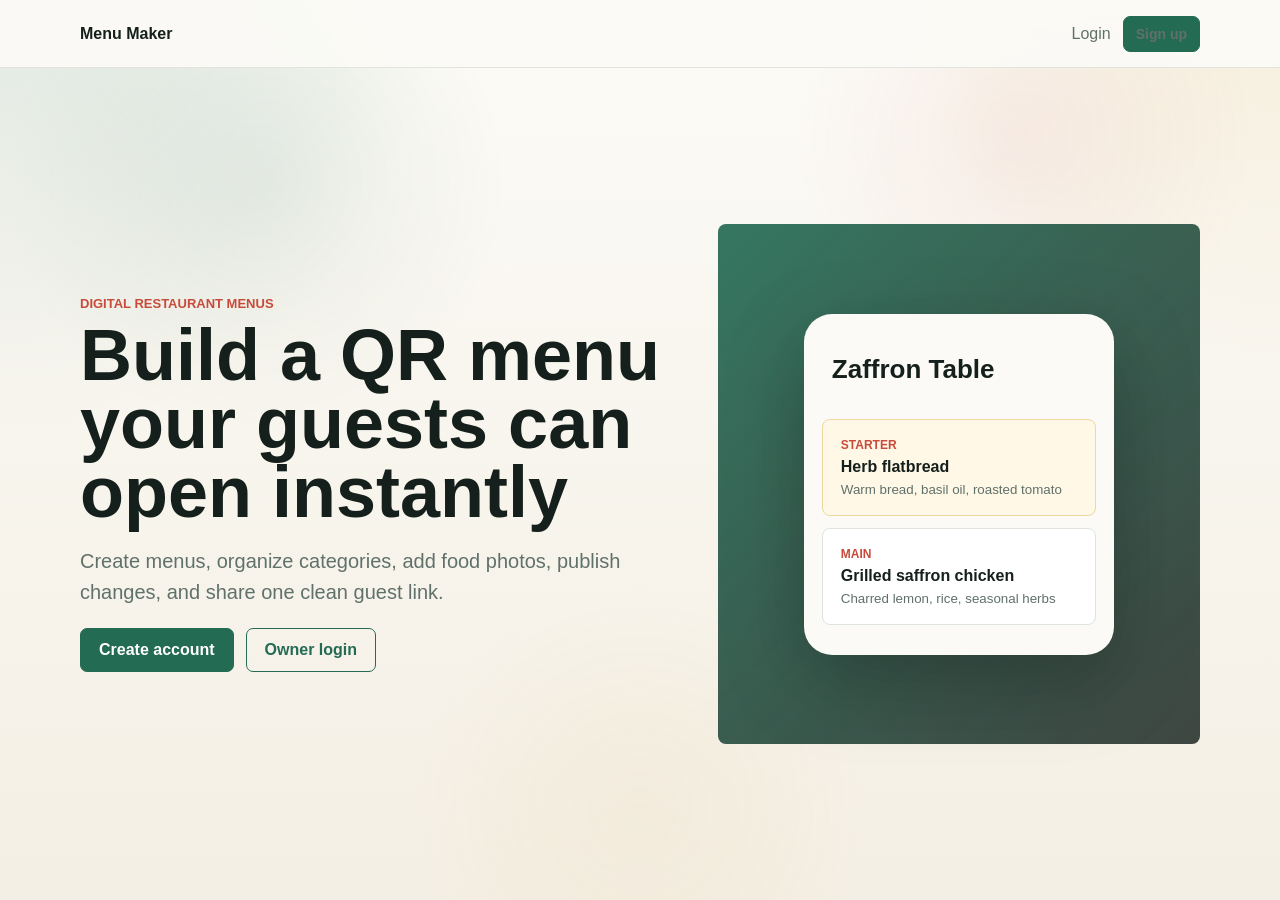
==== frontend/index.html @ 15a7c755 "setups" ====
<!DOCTYPE html>
<html lang="en">
<head>
  <meta charset="UTF-8">
  <meta name="viewport" content="width=device-width, initial-scale=1.0">
  <title>Menu Maker - Digital restaurant menus</title>
  <link rel="stylesheet" href="/static/styles.css">
</head>
<body>
  <header class="topbar">
    <a class="brand" href="/">Menu Maker</a>
    <nav class="nav" id="nav-auth"></nav>
  </header>

  <main>
    <section class="hero">
      <div class="hero-copy">
        <p class="eyebrow">Digital restaurant menus</p>
        <h1>Build a QR menu your guests can open instantly</h1>
        <p class="lead">Create menus, organize categories, add food photos, publish changes, and share one clean guest link.</p>
        <div class="actions">
          <a class="button" href="/frontend/signup.html">Create account</a>
          <a class="button ghost" href="/frontend/login.html">Owner login</a>
        </div>
      </div>
      <div class="hero-preview" aria-label="Restaurant menu preview">
        <div class="phone">
          <div class="phone-header">Zaffron Table</div>
          <div class="menu-section accent">
            <span>Starter</span>
            <strong>Herb flatbread</strong>
            <small>Warm bread, basil oil, roasted tomato</small>
          </div>
          <div class="menu-section">
            <span>Main</span>
            <strong>Grilled saffron chicken</strong>
            <small>Charred lemon, rice, seasonal herbs</small>
          </div>
        </div>
      </div>
    </section>
  </main>

  <script src="/static/app.js"></script>
</body>
</html>
---- static/styles.css ----
:root {
  color-scheme: light;
  --ink: #15201c;
  --muted: #60716a;
  --paper: #fbfaf6;
  --paper-deep: #f4efe4;
  --line: #dfe5dc;
  --leaf: #246b54;
  --leaf-dark: #164937;
  --mint: #e8f2eb;
  --tomato: #c94a3a;
  --gold: #d7a642;
  --sun: #fff4d6;
  --white: #ffffff;
}

* {
  box-sizing: border-box;
}

body {
  margin: 0;
  background:
    linear-gradient(180deg, rgba(255, 255, 255, 0.6), rgba(244, 239, 228, 0.7)),
    var(--paper);
  color: var(--ink);
  font-family: Arial, Helvetica, sans-serif;
}

a {
  color: inherit;
}

main {
  width: min(1120px, calc(100% - 32px));
  margin: 0 auto;
}

.topbar {
  position: sticky;
  top: 0;
  z-index: 10;
  display: flex;
  align-items: center;
  justify-content: space-between;
  min-height: 68px;
  padding: 0 max(16px, calc((100vw - 1120px) / 2));
  background: rgba(251, 250, 246, 0.94);
  border-bottom: 1px solid var(--line);
  backdrop-filter: blur(12px);
}

.brand {
  font-weight: 800;
  text-decoration: none;
}

.nav,
.actions,
.card-actions {
  display: flex;
  align-items: center;
  gap: 12px;
  flex-wrap: wrap;
}

.nav a,
.public-link {
  color: var(--muted);
  text-decoration: none;
}

.link-button,
.danger-link {
  border: 0;
  background: transparent;
  color: var(--muted);
  cursor: pointer;
  font: inherit;
}

.danger-link {
  color: var(--tomato);
}

.link-button:disabled,
.danger-link:disabled {
  cursor: wait;
  opacity: 0.55;
}

.nav-owner {
  color: var(--leaf-dark);
  font-weight: 800;
}

.button {
  display: inline-flex;
  align-items: center;
  justify-content: center;
  min-height: 44px;
  padding: 0 18px;
  border: 1px solid var(--leaf);
  border-radius: 7px;
  background: var(--leaf);
  color: var(--white);
  font-weight: 700;
  text-decoration: none;
  cursor: pointer;
  transition: transform 0.18s ease, background 0.18s ease, border-color 0.18s ease;
}

.button:hover {
  background: var(--leaf-dark);
  border-color: var(--leaf-dark);
  transform: translateY(-1px);
}

.button:disabled,
.button[disabled] {
  cursor: wait;
  opacity: 0.68;
  transform: none;
}

.button.small {
  min-height: 36px;
  padding: 0 12px;
  font-size: 14px;
}

.button.ghost {
  background: transparent;
  color: var(--leaf);
}

.button.ghost:hover {
  background: var(--mint);
  border-color: #b8d3c1;
  color: var(--leaf-dark);
}

.flash {
  width: min(1120px, calc(100% - 32px));
  margin: 18px auto 0;
  padding: 12px 14px;
  border: 1px solid #cfe1d3;
  border-radius: 7px;
  background: #eef8ef;
  color: var(--leaf-dark);
}

.toast-container {
  position: fixed;
  right: 18px;
  bottom: 18px;
  z-index: 50;
  display: grid;
  gap: 10px;
  width: min(360px, calc(100vw - 36px));
}

.toast {
  padding: 13px 14px;
  border: 1px solid #cfe1d3;
  border-radius: 8px;
  background: var(--white);
  color: var(--ink);
  box-shadow: 0 16px 38px rgba(21, 32, 28, 0.16);
  line-height: 1.35;
}

.toast.success {
  border-color: #b8d3c1;
  background: #eef8ef;
  color: var(--leaf-dark);
}

.toast.error {
  border-color: #efb5ad;
  background: #fff1ef;
  color: #8c2c22;
}

.toast.info {
  border-color: #d7caa9;
  background: var(--sun);
  color: #6d531c;
}

.form-status {
  margin: 0;
  padding: 10px 12px;
  border-radius: 7px;
  background: var(--mint);
  color: var(--leaf-dark);
  font-size: 14px;
  line-height: 1.35;
}

.form-status.error {
  background: #fff1ef;
  color: #8c2c22;
}

.form-status.info {
  background: var(--sun);
  color: #6d531c;
}

.is-loading {
  opacity: 0.82;
}

.hero {
  display: grid;
  grid-template-columns: minmax(0, 1.1fr) minmax(320px, 0.9fr);
  gap: 48px;
  align-items: center;
  min-height: calc(100vh - 68px);
  padding: 48px 0;
}

.eyebrow {
  margin: 0 0 10px;
  color: var(--tomato);
  font-size: 13px;
  font-weight: 800;
  letter-spacing: 0;
  text-transform: uppercase;
}

h1,
h2,
h3,
p {
  overflow-wrap: anywhere;
}

h1 {
  margin: 0;
  font-size: 72px;
  line-height: 0.95;
  letter-spacing: 0;
}

.lead {
  max-width: 660px;
  color: var(--muted);
  font-size: 20px;
  line-height: 1.55;
}

.hero-preview {
  min-height: 520px;
  border-radius: 8px;
  background:
    linear-gradient(135deg, rgba(36, 107, 84, 0.92), rgba(21, 32, 28, 0.82)),
    url("https://images.unsplash.com/photo-1555396273-367ea4eb4db5?auto=format&fit=crop&w=1200&q=80");
  background-size: cover;
  background-position: center;
  display: grid;
  place-items: center;
  padding: 28px;
}

.phone {
  width: min(310px, 100%);
  border-radius: 28px;
  background: var(--paper);
  padding: 18px;
  box-shadow: 0 26px 80px rgba(0, 0, 0, 0.28);
}

.phone-header {
  padding: 22px 10px;
  font-size: 26px;
  font-weight: 800;
}

.menu-section {
  margin: 12px 0;
  padding: 18px;
  border: 1px solid var(--line);
  border-radius: 8px;
  background: var(--white);
}

.menu-section span {
  display: block;
  color: var(--tomato);
  font-size: 12px;
  font-weight: 800;
  text-transform: uppercase;
}

.menu-section strong,
.menu-section small {
  display: block;
  margin-top: 6px;
}

.menu-section small {
  color: var(--muted);
}

.menu-section.accent {
  border-color: #f0d89c;
  background: #fff8e7;
}

.auth-panel {
  width: min(460px, 100%);
  margin: 64px auto;
  padding: 28px;
  border: 1px solid var(--line);
  border-radius: 8px;
  background: var(--white);
}

.auth-panel h1 {
  margin-bottom: 24px;
  font-size: 34px;
  line-height: 1.05;
}

.stack,
.settings-form,
.item-form,
.inline-form {
  display: grid;
  gap: 14px;
}

label {
  display: grid;
  gap: 7px;
  color: var(--muted);
  font-size: 14px;
  font-weight: 700;
}

input,
textarea {
  width: 100%;
  min-height: 44px;
  border: 1px solid var(--line);
  border-radius: 7px;
  background: var(--white);
  color: var(--ink);
  font: inherit;
  padding: 10px 12px;
}

textarea {
  min-height: 88px;
  resize: vertical;
}

.page-header,
.editor-header {
  display: flex;
  justify-content: space-between;
  gap: 24px;
  align-items: center;
  padding: 42px 0 24px;
}

.page-header h1,
.editor-header h1 {
  font-size: 48px;
}

.inline-form {
  grid-template-columns: minmax(180px, 1fr) 96px auto;
  align-items: end;
}

.menu-grid {
  display: grid;
  grid-template-columns: repeat(auto-fit, minmax(260px, 1fr));
  gap: 18px;
  padding-bottom: 48px;
}

.menu-card,
.empty-state,
.category-panel,
.settings-band {
  border: 1px solid var(--line);
  border-radius: 8px;
  background: var(--white);
  box-shadow: 0 14px 38px rgba(21, 32, 28, 0.06);
}

.menu-card {
  display: grid;
  gap: 16px;
  padding: 18px;
}

.menu-card h2,
.category-panel h2,
.public-category h2 {
  margin: 0;
}

.menu-card p,
.muted {
  color: var(--muted);
}

.qr-thumb {
  width: 128px;
  height: 128px;
  border: 1px solid var(--line);
  border-radius: 8px;
  background: var(--white);
}

.empty-state {
  grid-column: 1 / -1;
  padding: 28px;
  color: var(--muted);
}

.share-panel {
  display: grid;
  grid-template-columns: auto minmax(220px, 320px);
  gap: 18px;
  align-items: center;
  padding: 16px;
  border: 1px solid var(--line);
  border-radius: 8px;
  background: var(--white);
  box-shadow: 0 14px 38px rgba(21, 32, 28, 0.06);
}

.qr-box,
.share-link {
  display: grid;
  gap: 10px;
  color: var(--muted);
  font-size: 13px;
}

.qr-box {
  justify-items: center;
}

.qr-box img {
  width: 150px;
  height: 150px;
  border: 1px solid var(--line);
  border-radius: 8px;
  background: var(--white);
}

.share-link span,
.qr-box span {
  font-weight: 800;
  color: var(--ink);
}

.share-link .public-link {
  display: block;
  padding: 10px 12px;
  border: 1px dashed #b8c8bd;
  border-radius: 7px;
  background: var(--mint);
  color: var(--leaf-dark);
  line-height: 1.35;
}

.settings-band {
  padding: 18px;
}

.settings-form {
  grid-template-columns: minmax(180px, 1fr) 120px 120px auto;
  align-items: end;
}

.check-row {
  min-height: 44px;
  display: flex;
  align-items: center;
  gap: 10px;
  color: var(--ink);
}

.check-row input {
  width: 18px;
  min-height: 18px;
}

.add-category {
  padding: 24px 0;
}

.category-list {
  display: grid;
  gap: 20px;
  padding-bottom: 56px;
}

.category-panel {
  padding: 18px;
}

.category-title,
.item-row,
.public-item-title {
  display: flex;
  align-items: center;
  justify-content: space-between;
  gap: 16px;
}

.items {
  display: grid;
  gap: 12px;
  margin: 18px 0;
}

.item-row {
  padding: 10px;
  border: 1px solid var(--line);
  border-radius: 8px;
}

.item-row img,
.image-placeholder {
  width: 72px;
  height: 72px;
  flex: 0 0 72px;
  border-radius: 7px;
  object-fit: cover;
  background: #e7ece8;
}

.item-copy {
  display: grid;
  gap: 4px;
  flex: 1;
}

.item-copy span {
  color: var(--muted);
  font-size: 14px;
}

.price {
  color: var(--leaf-dark);
  font-weight: 800;
  white-space: nowrap;
}

.item-form {
  grid-template-columns: 1fr 120px 1.4fr 180px auto;
  align-items: start;
}

.public-body {
  background:
    radial-gradient(circle at top left, rgba(255, 244, 214, 0.95), transparent 320px),
    linear-gradient(180deg, #fffaf0, #f1eadc);
}

.public-menu {
  width: min(820px, calc(100% - 28px));
  padding: 28px 0 60px;
}

.public-header {
  position: relative;
  padding: 38px 0 26px;
  border-bottom: 2px solid rgba(21, 32, 28, 0.88);
}

.public-header p {
  margin: 0 0 8px;
  color: var(--tomato);
  font-weight: 800;
  text-transform: uppercase;
}

.public-header h1 {
  font-size: 78px;
}

.category-tabs {
  position: sticky;
  top: 0;
  z-index: 8;
  display: flex;
  gap: 10px;
  margin: 0 -6px;
  padding: 14px 6px;
  overflow-x: auto;
  background: rgba(255, 250, 240, 0.92);
  border-bottom: 1px solid rgba(222, 212, 195, 0.9);
  backdrop-filter: blur(12px);
}

.category-tab {
  flex: 0 0 auto;
  min-height: 40px;
  padding: 0 16px;
  border: 1px solid #d5c9b8;
  border-radius: 999px;
  background: rgba(255, 255, 255, 0.82);
  color: var(--muted);
  font: inherit;
  font-weight: 800;
  cursor: pointer;
}

.category-tab.active {
  border-color: var(--leaf-dark);
  background: var(--leaf-dark);
  color: var(--white);
}

.public-category {
  scroll-margin-top: 76px;
  padding: 30px 0 4px;
}

.public-category h2 {
  margin-bottom: 14px;
  color: var(--leaf-dark);
  font-size: 28px;
}

.public-items {
  display: grid;
  gap: 14px;
}

.public-item {
  display: grid;
  grid-template-columns: 132px 1fr;
  gap: 16px;
  align-items: center;
  padding: 12px;
  border: 1px solid #ded4c3;
  border-radius: 8px;
  background: rgba(255, 255, 255, 0.84);
  box-shadow: 0 12px 28px rgba(57, 44, 24, 0.06);
}

.public-item.no-image {
  grid-template-columns: 1fr;
  padding: 18px;
}

.public-item img {
  width: 132px;
  height: 100px;
  border-radius: 7px;
  object-fit: cover;
}

.public-item h3,
.public-item p {
  margin: 0;
}

.public-item p {
  margin-top: 8px;
  color: var(--muted);
  line-height: 1.45;
}

.public-item-title strong {
  flex: 0 0 auto;
  color: var(--leaf-dark);
  font-size: 18px;
}

@media (max-width: 820px) {
  main {
    width: min(100% - 24px, 620px);
  }

  .hero,
  .page-header,
  .editor-header {
    grid-template-columns: 1fr;
    display: grid;
  }

  .hero {
    min-height: auto;
  }

  .hero-preview {
    min-height: 420px;
  }

  h1,
  .public-header h1 {
    font-size: 42px;
  }

  .inline-form,
  .settings-form,
  .item-form,
  .share-panel {
    grid-template-columns: 1fr;
  }

  .share-panel {
    justify-items: stretch;
  }

  .qr-box {
    justify-items: start;
  }

  .item-row {
    align-items: start;
    flex-wrap: wrap;
  }

  .public-item {
    grid-template-columns: 1fr;
  }

  .public-item img {
    width: 100%;
    height: 210px;
  }

  .public-item-title {
    align-items: flex-start;
  }
}
body {
  margin: 0;
  min-height: 100vh;
  background:
    radial-gradient(circle at top left, rgba(36, 107, 84, 0.12), transparent 28%),
    radial-gradient(circle at top right, rgba(215, 166, 66, 0.14), transparent 24%),
    linear-gradient(180deg, #fcfbf7 0%, #f4efe4 100%);
  color: var(--ink);
  font-family: Arial, Helvetica, sans-serif;
  position: relative;
}

body::before {
  content: "";
  position: fixed;
  inset: 0;
  pointer-events: none;
  background:
    radial-gradient(circle at 20% 20%, rgba(36, 107, 84, 0.08), transparent 20%),
    radial-gradient(circle at 80% 15%, rgba(201, 74, 58, 0.07), transparent 18%),
    radial-gradient(circle at 50% 90%, rgba(215, 166, 66, 0.06), transparent 22%);
  z-index: -1;
}
.qr-placeholder,
.category-cover-placeholder {
  width: 128px;
  height: 128px;
  display: grid;
  place-items: center;
  border: 1px dashed var(--line);
  border-radius: 8px;
  background: #fff;
  color: var(--muted);
  text-align: center;
  padding: 10px;
}

.public-qr-banner {
  display: flex;
  align-items: center;
  gap: 16px;
  margin: 0 0 22px;
  padding: 16px;
  border: 1px solid var(--line);
  border-radius: 16px;
  background: rgba(255, 255, 255, 0.82);
  backdrop-filter: blur(10px);
  box-shadow: 0 12px 30px rgba(21, 32, 28, 0.08);
}

.public-qr-banner img {
  width: 120px;
  height: 120px;
  border-radius: 12px;
  object-fit: cover;
  border: 1px solid var(--line);
  background: #fff;
}
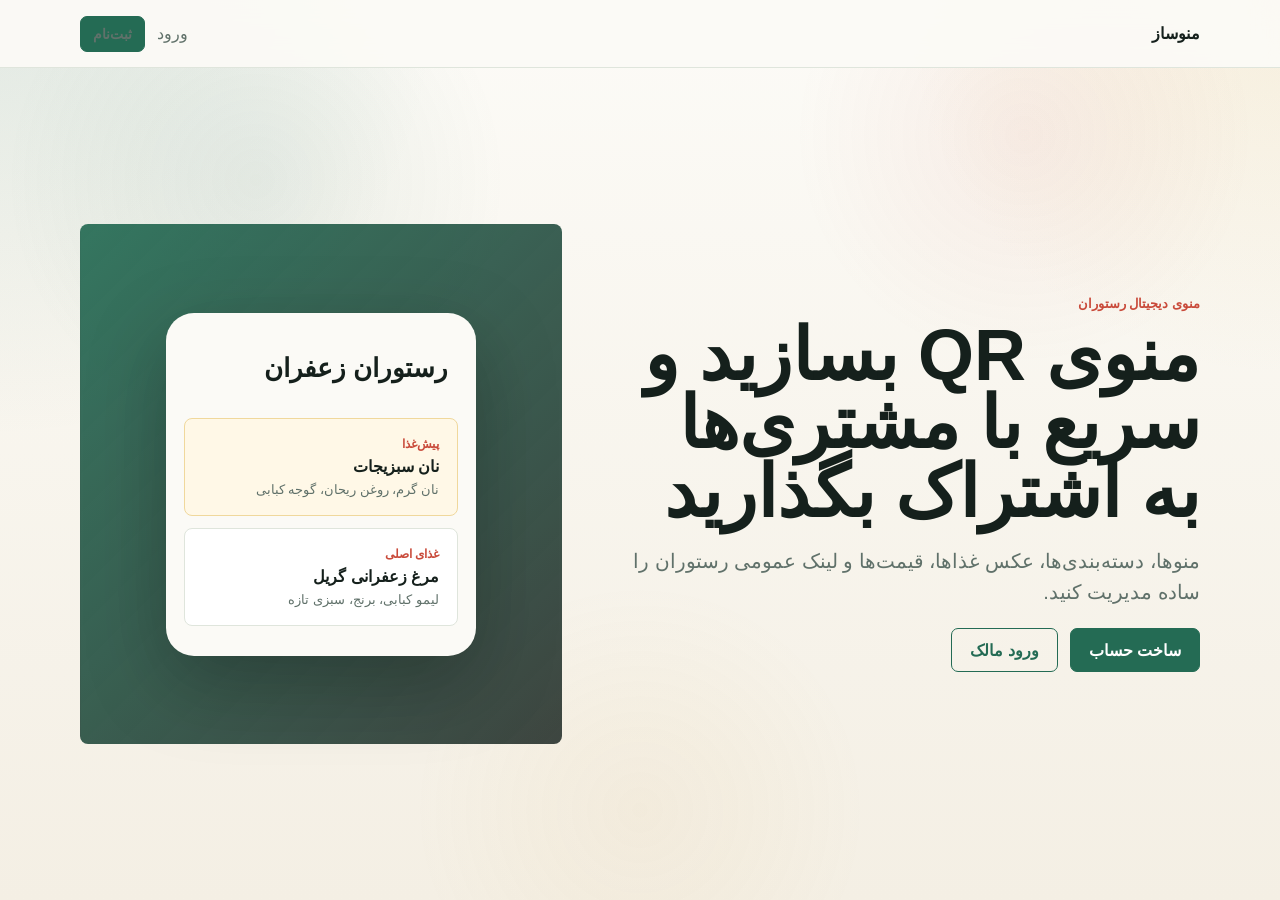
==== commit 9075fafb: "persian lang and look on mobile" ====
--- a/frontend/index.html
+++ b/frontend/index.html
@@ -1,40 +1,40 @@
 <!DOCTYPE html>
-<html lang="en">
+<html lang="fa" dir="rtl">
 <head>
   <meta charset="UTF-8">
   <meta name="viewport" content="width=device-width, initial-scale=1.0">
-  <title>Menu Maker - Digital restaurant menus</title>
+  <title>منوساز - منوی دیجیتال رستوران</title>
   <link rel="stylesheet" href="/static/styles.css">
 </head>
 <body>
   <header class="topbar">
-    <a class="brand" href="/">Menu Maker</a>
+    <a class="brand" href="/">منوساز</a>
     <nav class="nav" id="nav-auth"></nav>
   </header>
 
   <main>
     <section class="hero">
       <div class="hero-copy">
-        <p class="eyebrow">Digital restaurant menus</p>
-        <h1>Build a QR menu your guests can open instantly</h1>
-        <p class="lead">Create menus, organize categories, add food photos, publish changes, and share one clean guest link.</p>
+        <p class="eyebrow">منوی دیجیتال رستوران</p>
+        <h1>منوی QR بسازید و سریع با مشتری‌ها به اشتراک بگذارید</h1>
+        <p class="lead">منوها، دسته‌بندی‌ها، عکس غذاها، قیمت‌ها و لینک عمومی رستوران را ساده مدیریت کنید.</p>
         <div class="actions">
-          <a class="button" href="/frontend/signup.html">Create account</a>
-          <a class="button ghost" href="/frontend/login.html">Owner login</a>
+          <a class="button" href="/frontend/signup.html">ساخت حساب</a>
+          <a class="button ghost" href="/frontend/login.html">ورود مالک</a>
         </div>
       </div>
-      <div class="hero-preview" aria-label="Restaurant menu preview">
+      <div class="hero-preview" aria-label="پیش‌نمایش منوی رستوران">
         <div class="phone">
-          <div class="phone-header">Zaffron Table</div>
+          <div class="phone-header">رستوران زعفران</div>
           <div class="menu-section accent">
-            <span>Starter</span>
-            <strong>Herb flatbread</strong>
-            <small>Warm bread, basil oil, roasted tomato</small>
+            <span>پیش‌غذا</span>
+            <strong>نان سبزیجات</strong>
+            <small>نان گرم، روغن ریحان، گوجه کبابی</small>
           </div>
           <div class="menu-section">
-            <span>Main</span>
-            <strong>Grilled saffron chicken</strong>
-            <small>Charred lemon, rice, seasonal herbs</small>
+            <span>غذای اصلی</span>
+            <strong>مرغ زعفرانی گریل</strong>
+            <small>لیمو کبابی، برنج، سبزی تازه</small>
           </div>
         </div>
       </div>
--- a/static/styles.css
+++ b/static/styles.css
@@ -477,7 +477,7 @@
 }
 
 .settings-form {
-  grid-template-columns: minmax(180px, 1fr) 120px 120px auto;
+  grid-template-columns: minmax(180px, 1fr) 110px minmax(180px, 0.8fr) 120px auto;
   align-items: end;
 }
 
@@ -529,14 +529,67 @@
   border-radius: 8px;
 }
 
-.item-row img,
-.image-placeholder {
+.category-heading {
+  display: flex;
+  align-items: center;
+  gap: 14px;
+  min-width: 0;
+}
+
+.category-cover,
+.public-category-image {
+  width: 74px;
+  height: 74px;
+  flex: 0 0 74px;
+  border-radius: 8px;
+  overflow: hidden;
+  border: 1px solid rgba(36, 107, 84, 0.18);
+  background: linear-gradient(135deg, #f6f8f4, #e8f2eb);
+}
+
+.category-cover img,
+.public-category-image img {
+  width: 100%;
+  height: 100%;
+  object-fit: cover;
+  display: block;
+}
+
+.item-image-frame,
+.public-item-image-frame {
   width: 72px;
   height: 72px;
   flex: 0 0 72px;
+  padding: 4px;
+  border: 1px solid rgba(36, 107, 84, 0.2);
+  border-radius: 10px;
+  background: linear-gradient(135deg, #ffffff, #edf4ef);
+  box-shadow: inset 0 0 0 1px rgba(255, 255, 255, 0.76);
+}
+
+.item-image-frame img,
+.public-item-image-frame img {
+  width: 100%;
+  height: 100%;
   border-radius: 7px;
   object-fit: cover;
-  background: #e7ece8;
+  display: block;
+}
+
+.image-placeholder {
+  width: 100%;
+  height: 100%;
+  display: grid;
+  place-items: center;
+  border: 1px dashed #cbd9d0;
+  border-radius: 7px;
+  background:
+    linear-gradient(135deg, rgba(255, 255, 255, 0.74), rgba(232, 242, 235, 0.84)),
+    var(--mint);
+  color: var(--muted);
+  font-size: 11px;
+  font-weight: 800;
+  text-align: center;
 }
 
 .item-copy {
@@ -565,17 +618,71 @@
   background:
     radial-gradient(circle at top left, rgba(255, 244, 214, 0.95), transparent 320px),
     linear-gradient(180deg, #fffaf0, #f1eadc);
+  background-size: cover;
+  background-position: center;
+  background-attachment: fixed;
 }
 
 .public-menu {
   width: min(820px, calc(100% - 28px));
-  padding: 28px 0 60px;
+  min-height: 100vh;
+  margin: 0 auto;
+  padding: 28px 28px 60px;
+  border-left: 1px solid rgba(222, 212, 195, 0.9);
+  border-right: 1px solid rgba(222, 212, 195, 0.9);
+  background: var(--white);
+  box-shadow: 0 24px 70px rgba(21, 32, 28, 0.16);
+}
+
+#menu-content.public-menu {
+  background-color: #ffffff;
+  background-image: none;
+}
+
+.public-menu .public-header,
+.public-menu .category-tabs,
+.public-menu .public-category,
+.public-menu .public-category-heading,
+.public-menu .public-items,
+.public-menu .public-item {
+  background-color: #ffffff;
 }
 
 .public-header {
   position: relative;
   padding: 38px 0 26px;
   border-bottom: 2px solid rgba(21, 32, 28, 0.88);
+}
+
+.other-menus-link {
+  position: absolute;
+  top: 34px;
+  right: 0;
+  min-height: 36px;
+  display: inline-flex;
+  align-items: center;
+  padding: 0 12px;
+  border: 1px solid #d5c9b8;
+  border-radius: 999px;
+  background: #ffffff;
+  color: var(--leaf-dark);
+  font-size: 13px;
+  font-weight: 800;
+  text-decoration: none;
+}
+
+.restaurant-name {
+  display: inline-flex;
+  max-width: calc(100% - 140px);
+  min-height: 34px;
+  align-items: center;
+  padding: 0 12px;
+  border-radius: 999px;
+  background: var(--mint);
+  color: var(--leaf-dark) !important;
+  font-size: 14px;
+  font-weight: 900;
+  text-transform: none !important;
 }
 
 .public-header p {
@@ -598,9 +705,8 @@
   margin: 0 -6px;
   padding: 14px 6px;
   overflow-x: auto;
-  background: rgba(255, 250, 240, 0.92);
+  background: var(--white);
   border-bottom: 1px solid rgba(222, 212, 195, 0.9);
-  backdrop-filter: blur(12px);
 }
 
 .category-tab {
@@ -609,7 +715,7 @@
   padding: 0 16px;
   border: 1px solid #d5c9b8;
   border-radius: 999px;
-  background: rgba(255, 255, 255, 0.82);
+  background: var(--white);
   color: var(--muted);
   font: inherit;
   font-weight: 800;
@@ -628,11 +734,18 @@
 }
 
 .public-category h2 {
-  margin-bottom: 14px;
+  margin: 0;
   color: var(--leaf-dark);
   font-size: 28px;
 }
 
+.public-category-heading {
+  display: flex;
+  align-items: center;
+  gap: 14px;
+  margin-bottom: 14px;
+}
+
 .public-items {
   display: grid;
   gap: 14px;
@@ -646,20 +759,19 @@
   padding: 12px;
   border: 1px solid #ded4c3;
   border-radius: 8px;
-  background: rgba(255, 255, 255, 0.84);
+  background: var(--white);
   box-shadow: 0 12px 28px rgba(57, 44, 24, 0.06);
 }
 
-.public-item.no-image {
-  grid-template-columns: 1fr;
-  padding: 18px;
-}
-
-.public-item img {
+.public-item-image-frame {
   width: 132px;
   height: 100px;
-  border-radius: 7px;
-  object-fit: cover;
+  flex: 0 0 132px;
+  padding: 5px;
+}
+
+.public-placeholder {
+  font-size: 12px;
 }
 
 .public-item h3,
@@ -677,6 +789,75 @@
   flex: 0 0 auto;
   color: var(--leaf-dark);
   font-size: 18px;
+}
+
+.public-footer {
+  display: flex;
+  justify-content: space-between;
+  gap: 12px;
+  flex-wrap: wrap;
+  margin-top: 36px;
+  padding-top: 18px;
+  border-top: 1px solid var(--line);
+  color: var(--muted);
+  font-size: 13px;
+}
+
+.public-footer a {
+  color: var(--leaf-dark);
+  font-weight: 800;
+  text-decoration: none;
+}
+
+.github-link,
+.make-menu-link {
+  display: inline-flex;
+  min-height: 38px;
+  align-items: center;
+  padding: 0 13px;
+  border-radius: 999px;
+}
+
+.github-link {
+  border: 1px solid #202924;
+  background: #15201c;
+  color: #ffffff !important;
+  box-shadow: 0 10px 24px rgba(21, 32, 28, 0.14);
+}
+
+.make-menu-link {
+  border: 1px solid #b8d3c1;
+  background: var(--mint);
+}
+
+.restaurant-menus-grid {
+  display: grid;
+  gap: 14px;
+  padding: 28px 0;
+}
+
+.restaurant-menu-card {
+  display: flex;
+  justify-content: space-between;
+  gap: 16px;
+  align-items: center;
+  padding: 18px;
+  border: 1px solid var(--line);
+  border-radius: 8px;
+  background: #ffffff;
+  color: var(--ink);
+  text-decoration: none;
+  box-shadow: 0 12px 28px rgba(57, 44, 24, 0.06);
+}
+
+.restaurant-menu-card span {
+  font-size: 20px;
+  font-weight: 800;
+}
+
+.restaurant-menu-card small {
+  color: var(--leaf-dark);
+  font-weight: 800;
 }
 
 @media (max-width: 820px) {
@@ -735,6 +916,15 @@
 
   .public-item-title {
     align-items: flex-start;
+  }
+
+  .other-menus-link {
+    position: static;
+    margin-bottom: 16px;
+  }
+
+  .restaurant-name {
+    max-width: 100%;
   }
 }
 body {
@@ -760,8 +950,20 @@
     radial-gradient(circle at 50% 90%, rgba(215, 166, 66, 0.06), transparent 22%);
   z-index: -1;
 }
-.qr-placeholder,
 .category-cover-placeholder {
+  width: 100%;
+  height: 100%;
+  display: grid;
+  place-items: center;
+  border: 1px dashed var(--line);
+  border-radius: 8px;
+  background: #fff;
+  color: var(--muted);
+  text-align: center;
+  padding: 10px;
+}
+
+.qr-placeholder {
   width: 128px;
   height: 128px;
   display: grid;
@@ -795,3 +997,259 @@
   border: 1px solid var(--line);
   background: #fff;
 }
+
+/* Final override: the whole rendered public menu data area must be white. */
+body.public-body #menu-content.public-menu,
+body.public-body #menu-content.public-menu > .public-header,
+body.public-body #menu-content.public-menu > .category-tabs,
+body.public-body #menu-content.public-menu > .public-category,
+body.public-body #menu-content.public-menu .public-category-heading,
+body.public-body #menu-content.public-menu .public-items,
+body.public-body #menu-content.public-menu .public-item {
+  background: #ffffff !important;
+  background-color: #ffffff !important;
+  background-image: none !important;
+}
+
+body.public-body #menu-content.public-menu {
+  min-height: 100vh;
+  width: min(820px, calc(100% - 28px));
+  margin: 0 auto !important;
+  padding: 28px 28px 60px !important;
+  border-radius: 0 !important;
+}
+
+@media (max-width: 820px) {
+  body {
+    overflow-x: hidden;
+  }
+
+  main {
+    width: min(100% - 20px, 620px);
+  }
+
+  .topbar {
+    min-height: auto;
+    padding: 12px;
+    gap: 12px;
+    align-items: flex-start;
+    flex-wrap: wrap;
+  }
+
+  .brand {
+    min-height: 36px;
+    display: inline-flex;
+    align-items: center;
+  }
+
+  .nav {
+    width: 100%;
+    justify-content: flex-start;
+    gap: 10px;
+  }
+
+  .nav-owner {
+    width: 100%;
+  }
+
+  .button,
+  input,
+  textarea {
+    min-height: 46px;
+  }
+
+  .hero {
+    gap: 24px;
+    padding: 28px 0;
+  }
+
+  .lead {
+    font-size: 17px;
+  }
+
+  .hero-preview {
+    min-height: 360px;
+    padding: 18px;
+  }
+
+  .phone {
+    border-radius: 22px;
+  }
+
+  .auth-panel {
+    margin: 28px auto;
+    padding: 20px;
+  }
+
+  .auth-panel h1,
+  .page-header h1,
+  .editor-header h1 {
+    font-size: 34px;
+  }
+
+  .page-header,
+  .editor-header {
+    padding: 28px 0 18px;
+  }
+
+  .inline-form,
+  .settings-form,
+  .item-form,
+  .share-panel {
+    grid-template-columns: 1fr !important;
+  }
+
+  .menu-grid {
+    grid-template-columns: 1fr;
+  }
+
+  .menu-card,
+  .category-panel,
+  .settings-band,
+  .share-panel {
+    padding: 14px;
+  }
+
+  .share-panel {
+    justify-items: stretch;
+  }
+
+  .qr-box {
+    justify-items: start;
+  }
+
+  .category-title,
+  .item-row,
+  .public-item-title,
+  .restaurant-menu-card,
+  .public-footer {
+    align-items: stretch;
+    flex-direction: column;
+  }
+
+  .category-heading,
+  .public-category-heading {
+    align-items: center;
+  }
+
+  .item-row {
+    display: grid;
+    grid-template-columns: 76px 1fr;
+  }
+
+  .item-row .price,
+  .item-row .danger-link {
+    grid-column: 1 / -1;
+  }
+
+  body.public-body #menu-content.public-menu {
+    width: 100% !important;
+    min-height: 100vh;
+    padding: 16px 14px 42px !important;
+    border-left: 0;
+    border-right: 0;
+    box-shadow: none;
+  }
+
+  .public-header {
+    padding: 20px 0 20px;
+  }
+
+  .other-menus-link {
+    position: static;
+    width: fit-content;
+    margin-bottom: 14px;
+  }
+
+  .restaurant-name {
+    max-width: 100%;
+  }
+
+  .category-tabs {
+    top: 0;
+    margin: 0 -14px;
+    padding: 12px 14px;
+  }
+
+  .category-tab {
+    min-height: 38px;
+    padding: 0 13px;
+    font-size: 14px;
+  }
+
+  .public-category {
+    padding: 24px 0 2px;
+  }
+
+  .public-category-image {
+    width: 64px;
+    height: 64px;
+    flex-basis: 64px;
+  }
+
+  .public-item {
+    grid-template-columns: 1fr !important;
+    gap: 12px;
+    padding: 10px;
+  }
+
+  .public-item-image-frame {
+    width: 100%;
+    height: auto;
+    aspect-ratio: 16 / 10;
+  }
+
+  .public-item-image-frame img {
+    width: 100%;
+    height: 100%;
+  }
+
+  .public-item-title {
+    gap: 8px;
+  }
+
+  .public-item-title strong {
+    align-self: flex-start;
+  }
+
+  .toast-container {
+    right: 10px;
+    bottom: 10px;
+    width: calc(100vw - 20px);
+  }
+}
+
+@media (max-width: 420px) {
+  h1,
+  .public-header h1 {
+    font-size: 34px;
+    line-height: 1.08;
+  }
+
+  .actions,
+  .card-actions {
+    width: 100%;
+    align-items: stretch;
+    flex-direction: column;
+  }
+
+  .actions .button,
+  .card-actions .button {
+    width: 100%;
+  }
+
+  .hero-preview {
+    min-height: 300px;
+  }
+
+  .phone-header {
+    font-size: 22px;
+  }
+
+  .public-footer a,
+  .github-link,
+  .make-menu-link {
+    width: 100%;
+    justify-content: center;
+  }
+}
